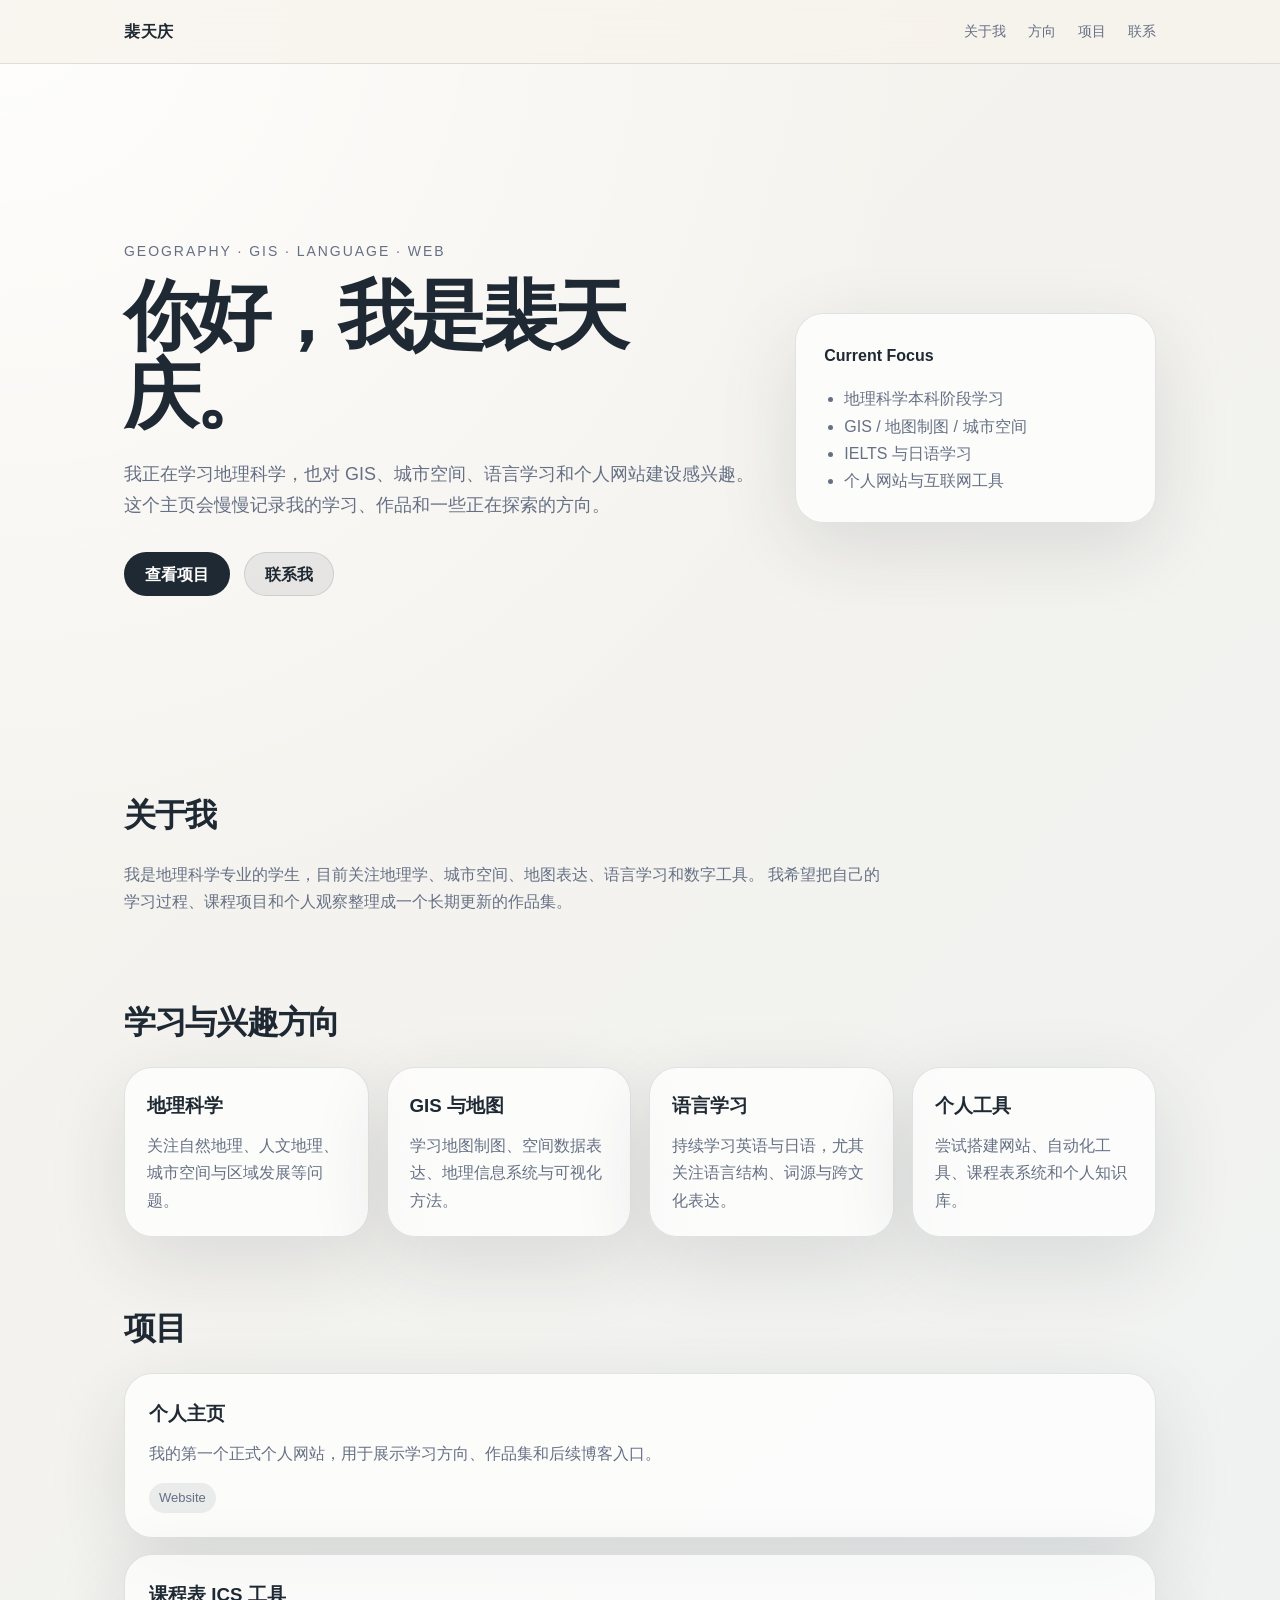
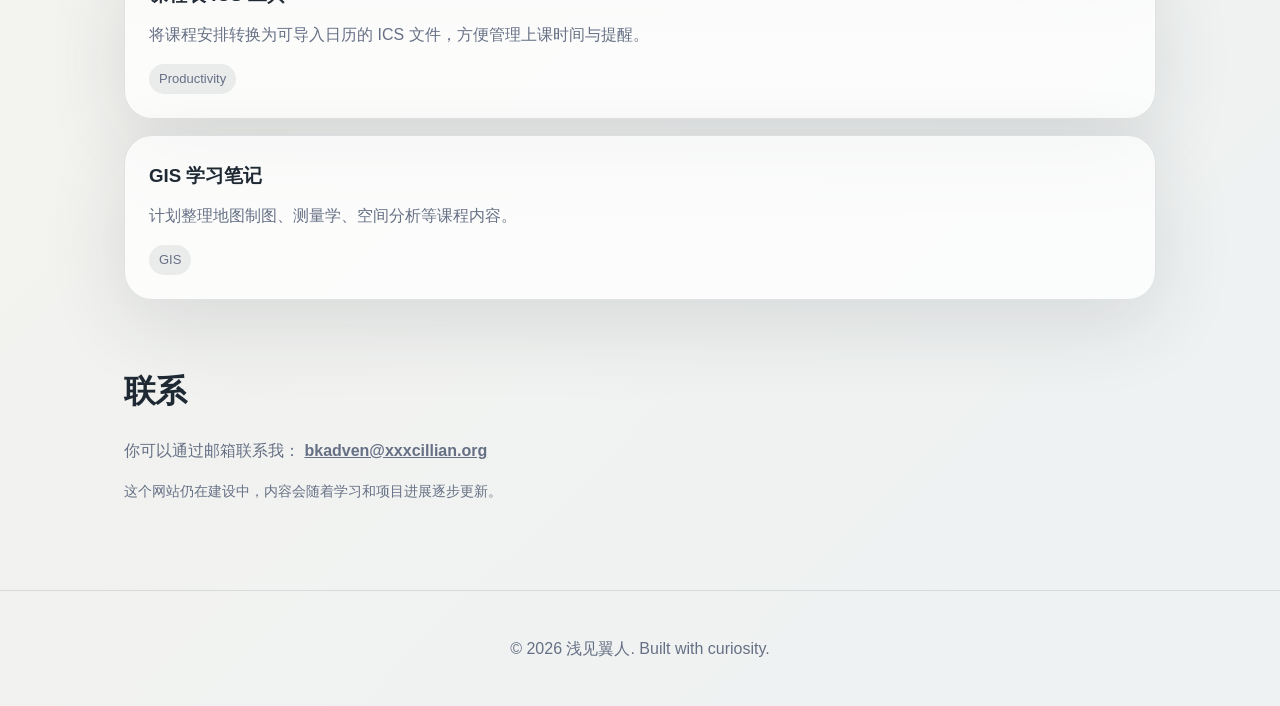
==== index.html @ 1f3b2630 "Add files via upload" ====
<!DOCTYPE html>
<html lang="zh-CN">
<head>
  <meta charset="UTF-8" />
  <meta name="viewport" content="width=device-width, initial-scale=1.0" />

  <title>裴天庆 | Personal Homepage</title>
  <meta name="description" content="裴天庆的个人主页，记录地理科学、GIS、语言学习与个人项目。" />

  <link rel="stylesheet" href="style.css" />
</head>

<body>
  <header class="site-header">
    <nav class="nav">
      <div class="logo">裴天庆</div>
      <div class="nav-links">
        <a href="#about">关于我</a>
        <a href="#interests">方向</a>
        <a href="#projects">项目</a>
        <a href="#contact">联系</a>
      </div>
    </nav>
  </header>

  <main>
    <section class="hero">
      <div class="hero-text">
        <p class="eyebrow">Geography · GIS · Language · Web</p>
        <h1>你好，我是裴天庆。</h1>
        <p class="subtitle">
          我正在学习地理科学，也对 GIS、城市空间、语言学习和个人网站建设感兴趣。
          这个主页会慢慢记录我的学习、作品和一些正在探索的方向。
        </p>

        <div class="hero-actions">
          <a class="button primary" href="#projects">查看项目</a>
          <a class="button secondary" href="#contact">联系我</a>
        </div>
      </div>

      <div class="hero-card">
        <div class="card-title">Current Focus</div>
        <ul>
          <li>地理科学本科阶段学习</li>
          <li>GIS / 地图制图 / 城市空间</li>
          <li>IELTS 与日语学习</li>
          <li>个人网站与互联网工具</li>
        </ul>
      </div>
    </section>

    <section id="about" class="section">
      <h2>关于我</h2>
      <p>
        我是地理科学专业的学生，目前关注地理学、城市空间、地图表达、语言学习和数字工具。
        我希望把自己的学习过程、课程项目和个人观察整理成一个长期更新的作品集。
      </p>
    </section>

    <section id="interests" class="section">
      <h2>学习与兴趣方向</h2>

      <div class="grid">
        <article class="info-card">
          <h3>地理科学</h3>
          <p>关注自然地理、人文地理、城市空间与区域发展等问题。</p>
        </article>

        <article class="info-card">
          <h3>GIS 与地图</h3>
          <p>学习地图制图、空间数据表达、地理信息系统与可视化方法。</p>
        </article>

        <article class="info-card">
          <h3>语言学习</h3>
          <p>持续学习英语与日语，尤其关注语言结构、词源与跨文化表达。</p>
        </article>

        <article class="info-card">
          <h3>个人工具</h3>
          <p>尝试搭建网站、自动化工具、课程表系统和个人知识库。</p>
        </article>
      </div>
    </section>

    <section id="projects" class="section">
      <h2>项目</h2>

      <div class="project-list">
        <article class="project-item">
          <h3>个人主页</h3>
          <p>
            我的第一个正式个人网站，用于展示学习方向、作品集和后续博客入口。
          </p>
          <span class="tag">Website</span>
        </article>

        <article class="project-item">
          <h3>课程表 ICS 工具</h3>
          <p>
            将课程安排转换为可导入日历的 ICS 文件，方便管理上课时间与提醒。
          </p>
          <span class="tag">Productivity</span>
        </article>

        <article class="project-item">
          <h3>GIS 学习笔记</h3>
          <p>
            计划整理地图制图、测量学、空间分析等课程内容。
          </p>
          <span class="tag">GIS</span>
        </article>
      </div>
    </section>

    <section id="contact" class="section contact-section">
      <h2>联系</h2>
      <p>
        你可以通过邮箱联系我：
        <a href="mailto:bkadven@xxxcillian.org">bkadven@xxxcillian.org</a>
      </p>
      <p class="small">
        这个网站仍在建设中，内容会随着学习和项目进展逐步更新。
      </p>
    </section>
  </main>

  <footer class="footer">
    <p>© <span id="year"></span> 浅见翼人. Built with curiosity.</p>
  </footer>

  <script src="script.js"></script>
</body>
</html>
---- style.css ----
:root {
  --bg: #f7f3ec;
  --text: #1f2933;
  --muted: #667085;
  --card: rgba(255, 255, 255, 0.72);
  --border: rgba(31, 41, 51, 0.12);
  --primary: #1f2933;
  --primary-text: #ffffff;
  --secondary: rgba(31, 41, 51, 0.08);
  --shadow: 0 24px 80px rgba(31, 41, 51, 0.12);
}

* {
  box-sizing: border-box;
}

html {
  scroll-behavior: smooth;
}

body {
  margin: 0;
  font-family:
    Inter,
    "Noto Sans SC",
    "Microsoft YaHei",
    "PingFang SC",
    sans-serif;
  background:
    radial-gradient(circle at top left, rgba(255, 255, 255, 0.9), transparent 36%),
    linear-gradient(135deg, #f7f3ec 0%, #eef2f3 100%);
  color: var(--text);
  line-height: 1.7;
}

a {
  color: inherit;
}

.site-header {
  position: sticky;
  top: 0;
  z-index: 10;
  backdrop-filter: blur(18px);
  background: rgba(247, 243, 236, 0.72);
  border-bottom: 1px solid var(--border);
}

.nav {
  max-width: 1080px;
  margin: 0 auto;
  padding: 18px 24px;
  display: flex;
  align-items: center;
  justify-content: space-between;
}

.logo {
  font-weight: 800;
  letter-spacing: 0.04em;
}

.nav-links {
  display: flex;
  gap: 22px;
  font-size: 14px;
}

.nav-links a {
  text-decoration: none;
  color: var(--muted);
}

.nav-links a:hover {
  color: var(--text);
}

main {
  max-width: 1080px;
  margin: 0 auto;
  padding: 48px 24px 72px;
}

.hero {
  min-height: 68vh;
  display: grid;
  grid-template-columns: 1.4fr 0.8fr;
  gap: 40px;
  align-items: center;
}

.eyebrow {
  margin: 0 0 12px;
  color: var(--muted);
  font-size: 14px;
  letter-spacing: 0.14em;
  text-transform: uppercase;
}

h1 {
  margin: 0;
  font-size: clamp(42px, 7vw, 76px);
  line-height: 1.05;
  letter-spacing: -0.06em;
}

.subtitle {
  margin-top: 24px;
  max-width: 680px;
  color: var(--muted);
  font-size: 18px;
}

.hero-actions {
  margin-top: 32px;
  display: flex;
  gap: 14px;
  flex-wrap: wrap;
}

.button {
  display: inline-flex;
  align-items: center;
  justify-content: center;
  min-height: 44px;
  padding: 0 20px;
  border-radius: 999px;
  text-decoration: none;
  font-weight: 700;
  border: 1px solid var(--border);
}

.button.primary {
  background: var(--primary);
  color: var(--primary-text);
}

.button.secondary {
  background: var(--secondary);
}

.hero-card,
.info-card,
.project-item {
  background: var(--card);
  border: 1px solid var(--border);
  border-radius: 28px;
  box-shadow: var(--shadow);
}

.hero-card {
  padding: 28px;
}

.card-title {
  font-weight: 800;
  margin-bottom: 16px;
}

.hero-card ul {
  padding-left: 20px;
  margin: 0;
  color: var(--muted);
}

.section {
  padding: 64px 0 0;
}

.section h2 {
  margin: 0 0 18px;
  font-size: 32px;
  letter-spacing: -0.04em;
}

.section > p {
  max-width: 760px;
  color: var(--muted);
}

.grid {
  display: grid;
  grid-template-columns: repeat(4, 1fr);
  gap: 18px;
}

.info-card {
  padding: 22px;
}

.info-card h3,
.project-item h3 {
  margin: 0 0 10px;
}

.info-card p,
.project-item p {
  color: var(--muted);
  margin: 0;
}

.project-list {
  display: grid;
  gap: 16px;
}

.project-item {
  padding: 24px;
}

.tag {
  display: inline-flex;
  margin-top: 16px;
  padding: 4px 10px;
  border-radius: 999px;
  background: var(--secondary);
  color: var(--muted);
  font-size: 13px;
}

.contact-section a {
  font-weight: 700;
}

.small {
  font-size: 14px;
}

.footer {
  border-top: 1px solid var(--border);
  padding: 28px 24px;
  text-align: center;
  color: var(--muted);
}

@media (max-width: 860px) {
  .hero {
    grid-template-columns: 1fr;
    min-height: auto;
    padding-top: 40px;
  }

  .grid {
    grid-template-columns: 1fr 1fr;
  }

  .nav {
    align-items: flex-start;
    gap: 12px;
  }

  .nav-links {
    flex-wrap: wrap;
    justify-content: flex-end;
  }
}

@media (max-width: 560px) {
  main {
    padding: 32px 18px 56px;
  }

  .nav {
    padding: 14px 18px;
    flex-direction: column;
  }

  .nav-links {
    gap: 14px;
    justify-content: flex-start;
  }

  .grid {
    grid-template-columns: 1fr;
  }

  h1 {
    font-size: 44px;
  }
}
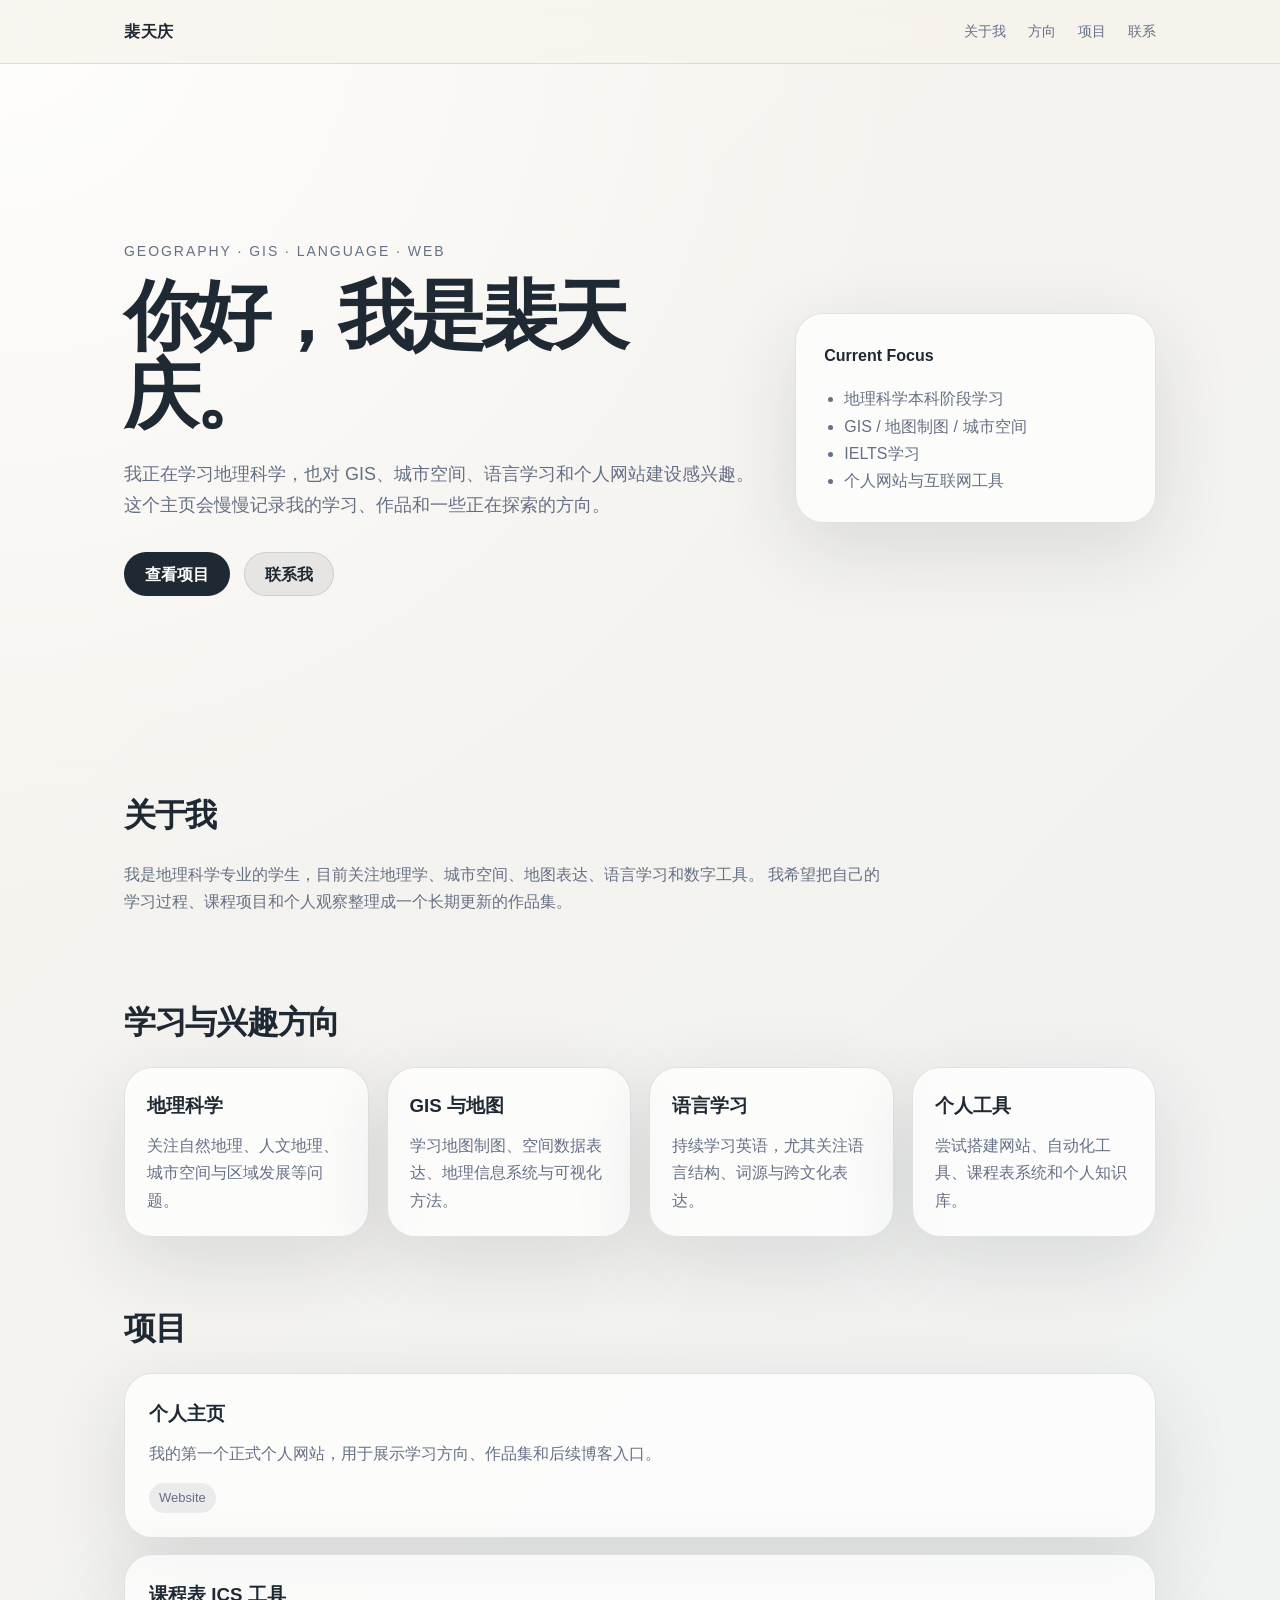
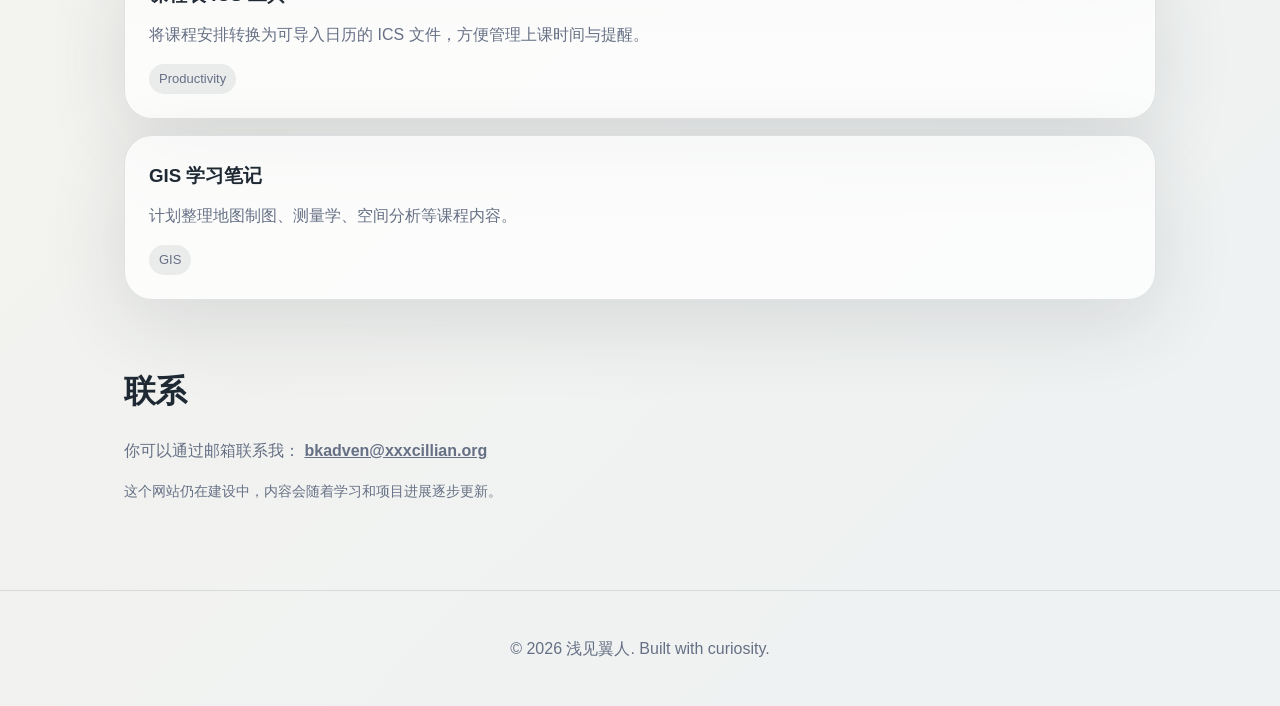
==== commit 06117044: "Update index.html" ====
--- a/index.html
+++ b/index.html
@@ -44,7 +44,7 @@
         <ul>
           <li>地理科学本科阶段学习</li>
           <li>GIS / 地图制图 / 城市空间</li>
-          <li>IELTS 与日语学习</li>
+          <li>IELTS学习</li>
           <li>个人网站与互联网工具</li>
         </ul>
       </div>
@@ -74,7 +74,7 @@
 
         <article class="info-card">
           <h3>语言学习</h3>
-          <p>持续学习英语与日语，尤其关注语言结构、词源与跨文化表达。</p>
+          <p>持续学习英语，尤其关注语言结构、词源与跨文化表达。</p>
         </article>
 
         <article class="info-card">
@@ -132,4 +132,4 @@
 
   <script src="script.js"></script>
 </body>
-</html>+</html>
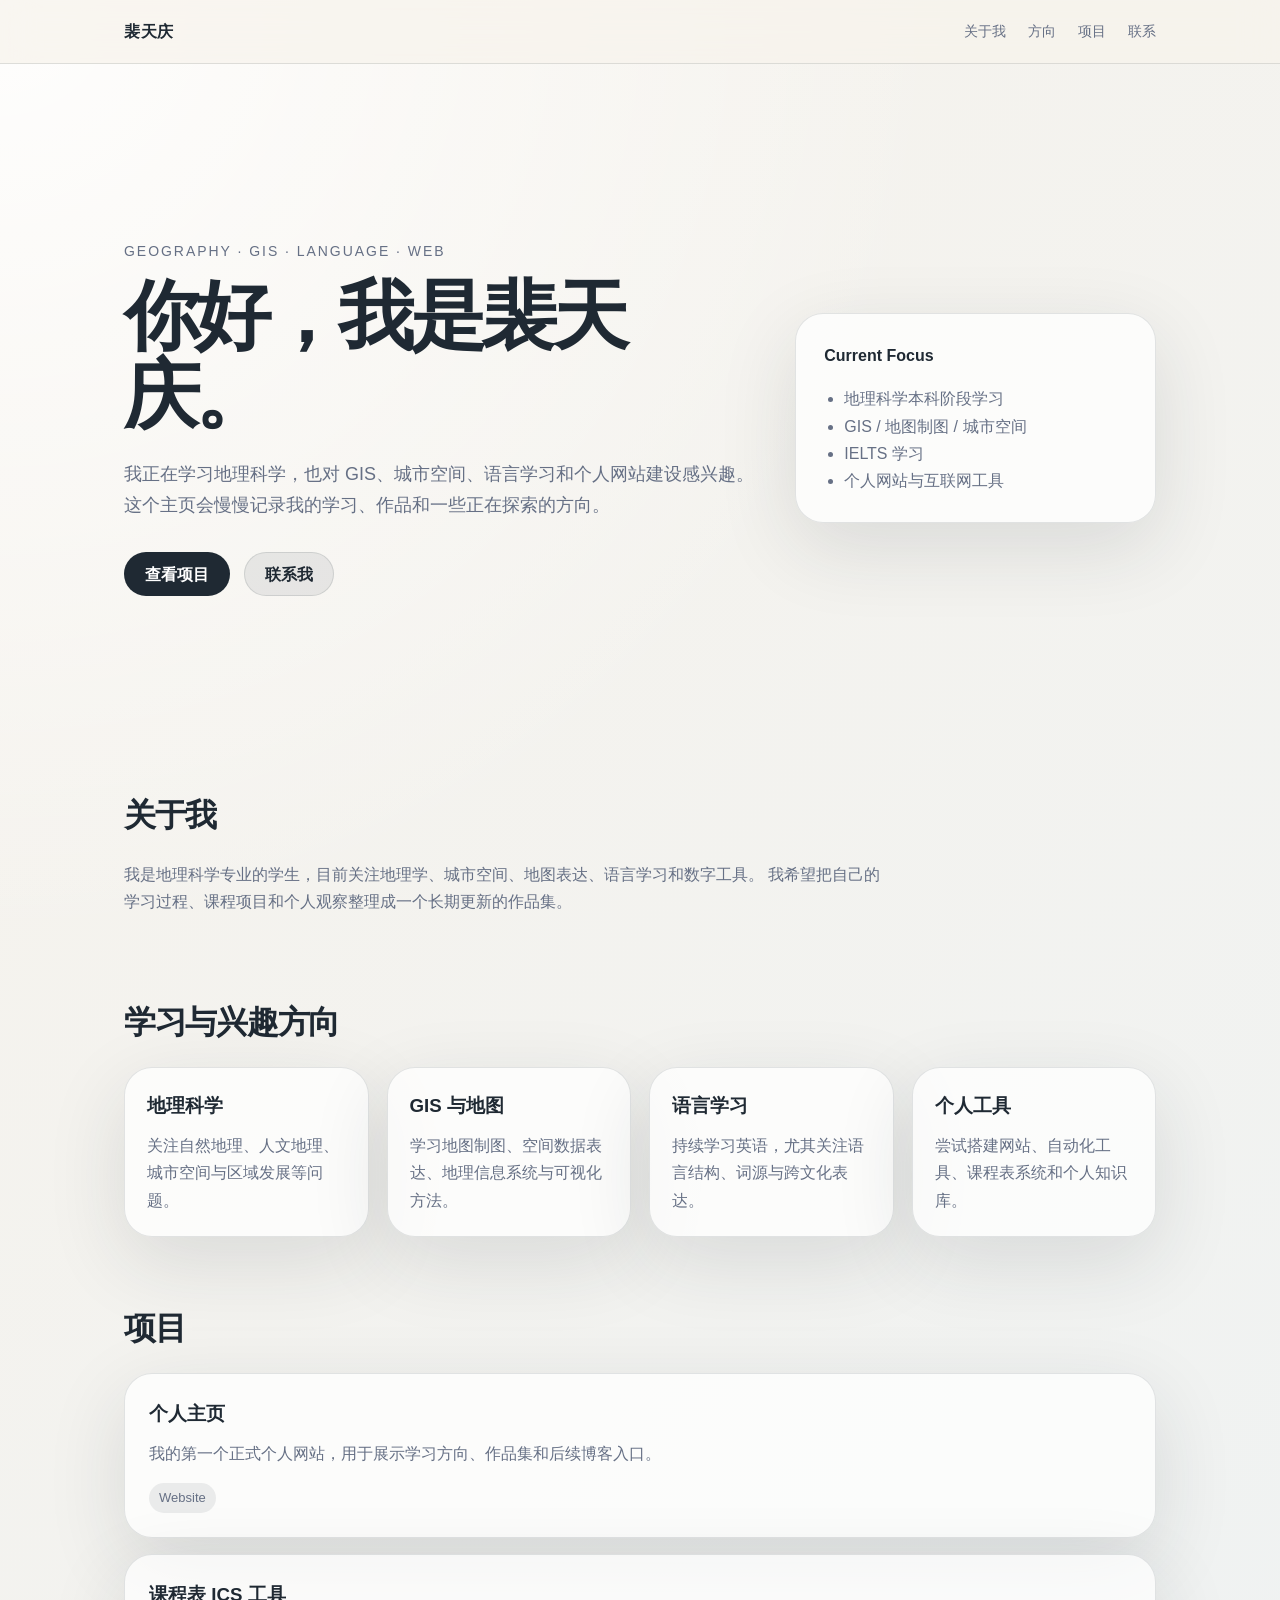
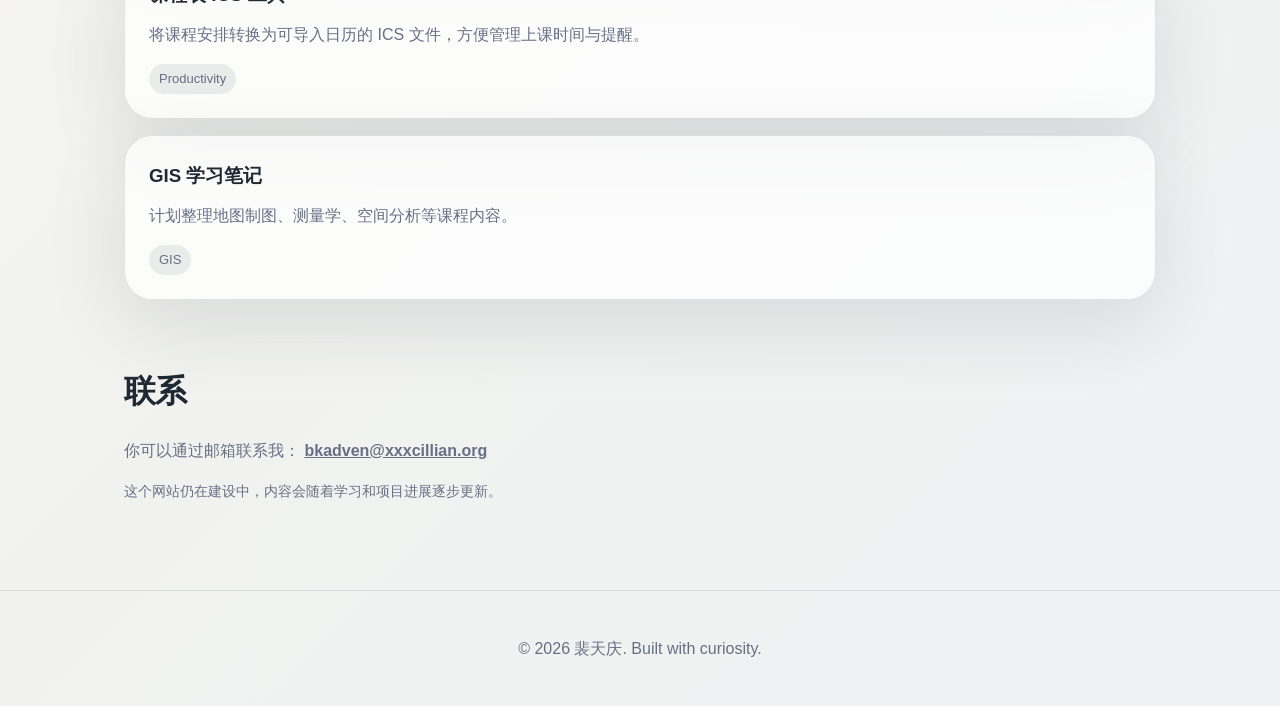
==== commit 777e4973: "Update index.html" ====
--- a/index.html
+++ b/index.html
@@ -44,7 +44,7 @@
         <ul>
           <li>地理科学本科阶段学习</li>
           <li>GIS / 地图制图 / 城市空间</li>
-          <li>IELTS学习</li>
+          <li>IELTS 学习</li>
           <li>个人网站与互联网工具</li>
         </ul>
       </div>
@@ -127,7 +127,7 @@
   </main>
 
   <footer class="footer">
-    <p>© <span id="year"></span> 浅见翼人. Built with curiosity.</p>
+    <p>© <span id="year"></span> 裴天庆. Built with curiosity.</p>
   </footer>
 
   <script src="script.js"></script>
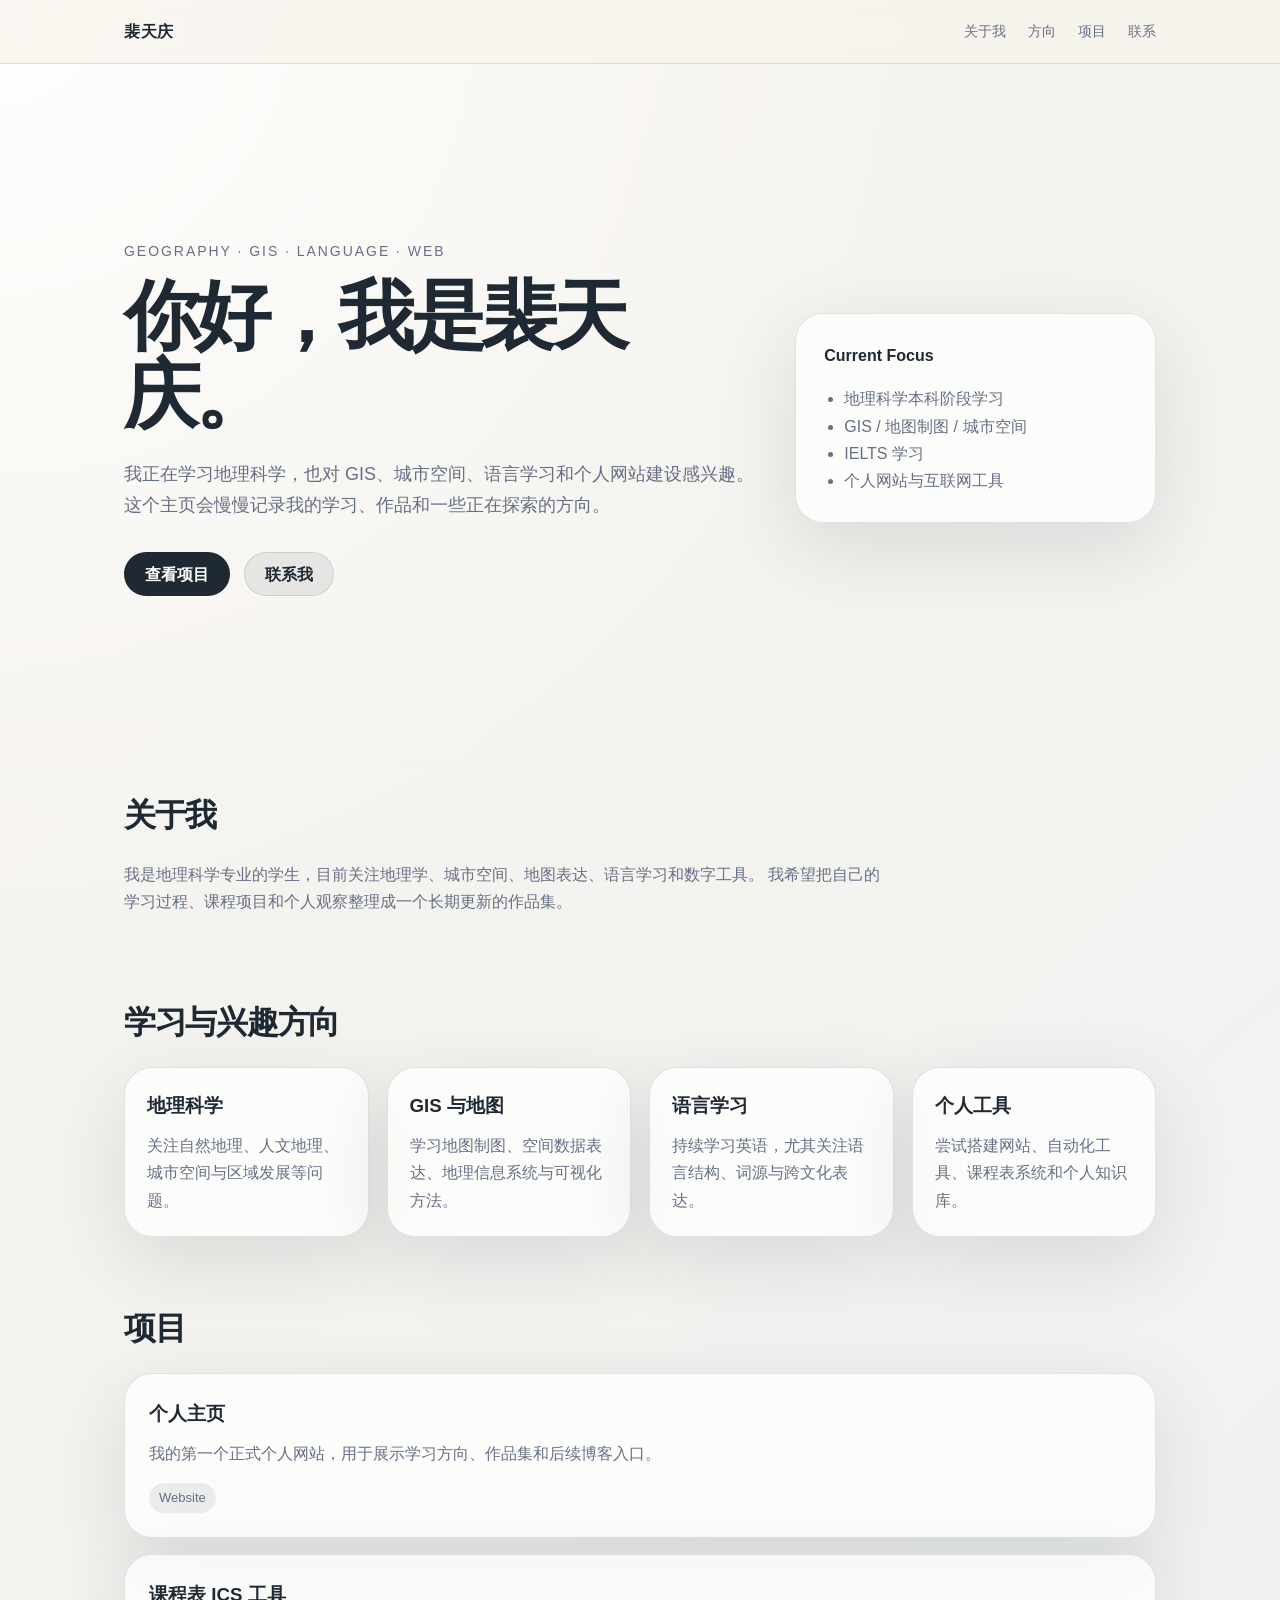
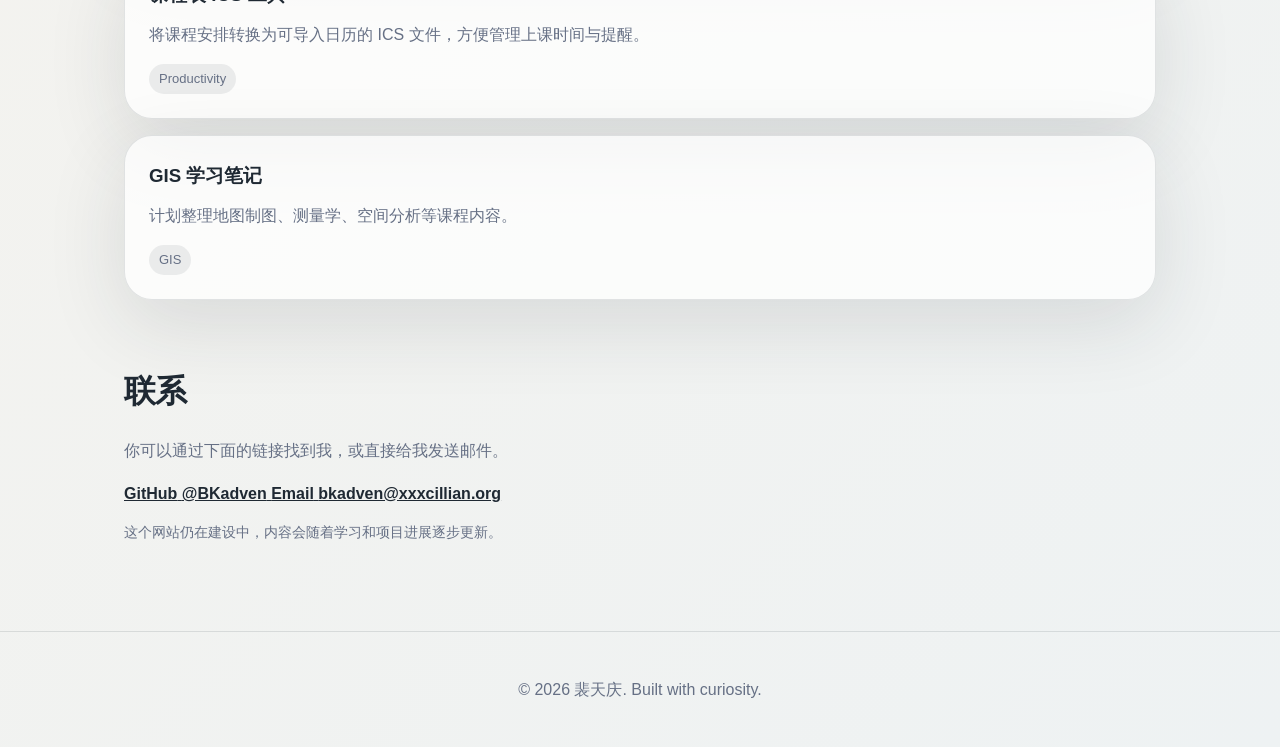
==== commit 2fb5c532: "Add social links to homepage" ====
--- a/index.html
+++ b/index.html
@@ -117,9 +117,18 @@
     <section id="contact" class="section contact-section">
       <h2>联系</h2>
       <p>
-        你可以通过邮箱联系我：
-        <a href="mailto:bkadven@xxxcillian.org">bkadven@xxxcillian.org</a>
+        你可以通过下面的链接找到我，或直接给我发送邮件。
       </p>
+      <div class="social-links" aria-label="社交账号链接">
+        <a class="social-link" href="https://github.com/BKadven" target="_blank" rel="noopener noreferrer">
+          <span class="social-label">GitHub</span>
+          <span class="social-handle">@BKadven</span>
+        </a>
+        <a class="social-link" href="mailto:bkadven@xxxcillian.org">
+          <span class="social-label">Email</span>
+          <span class="social-handle">bkadven@xxxcillian.org</span>
+        </a>
+      </div>
       <p class="small">
         这个网站仍在建设中，内容会随着学习和项目进展逐步更新。
       </p>
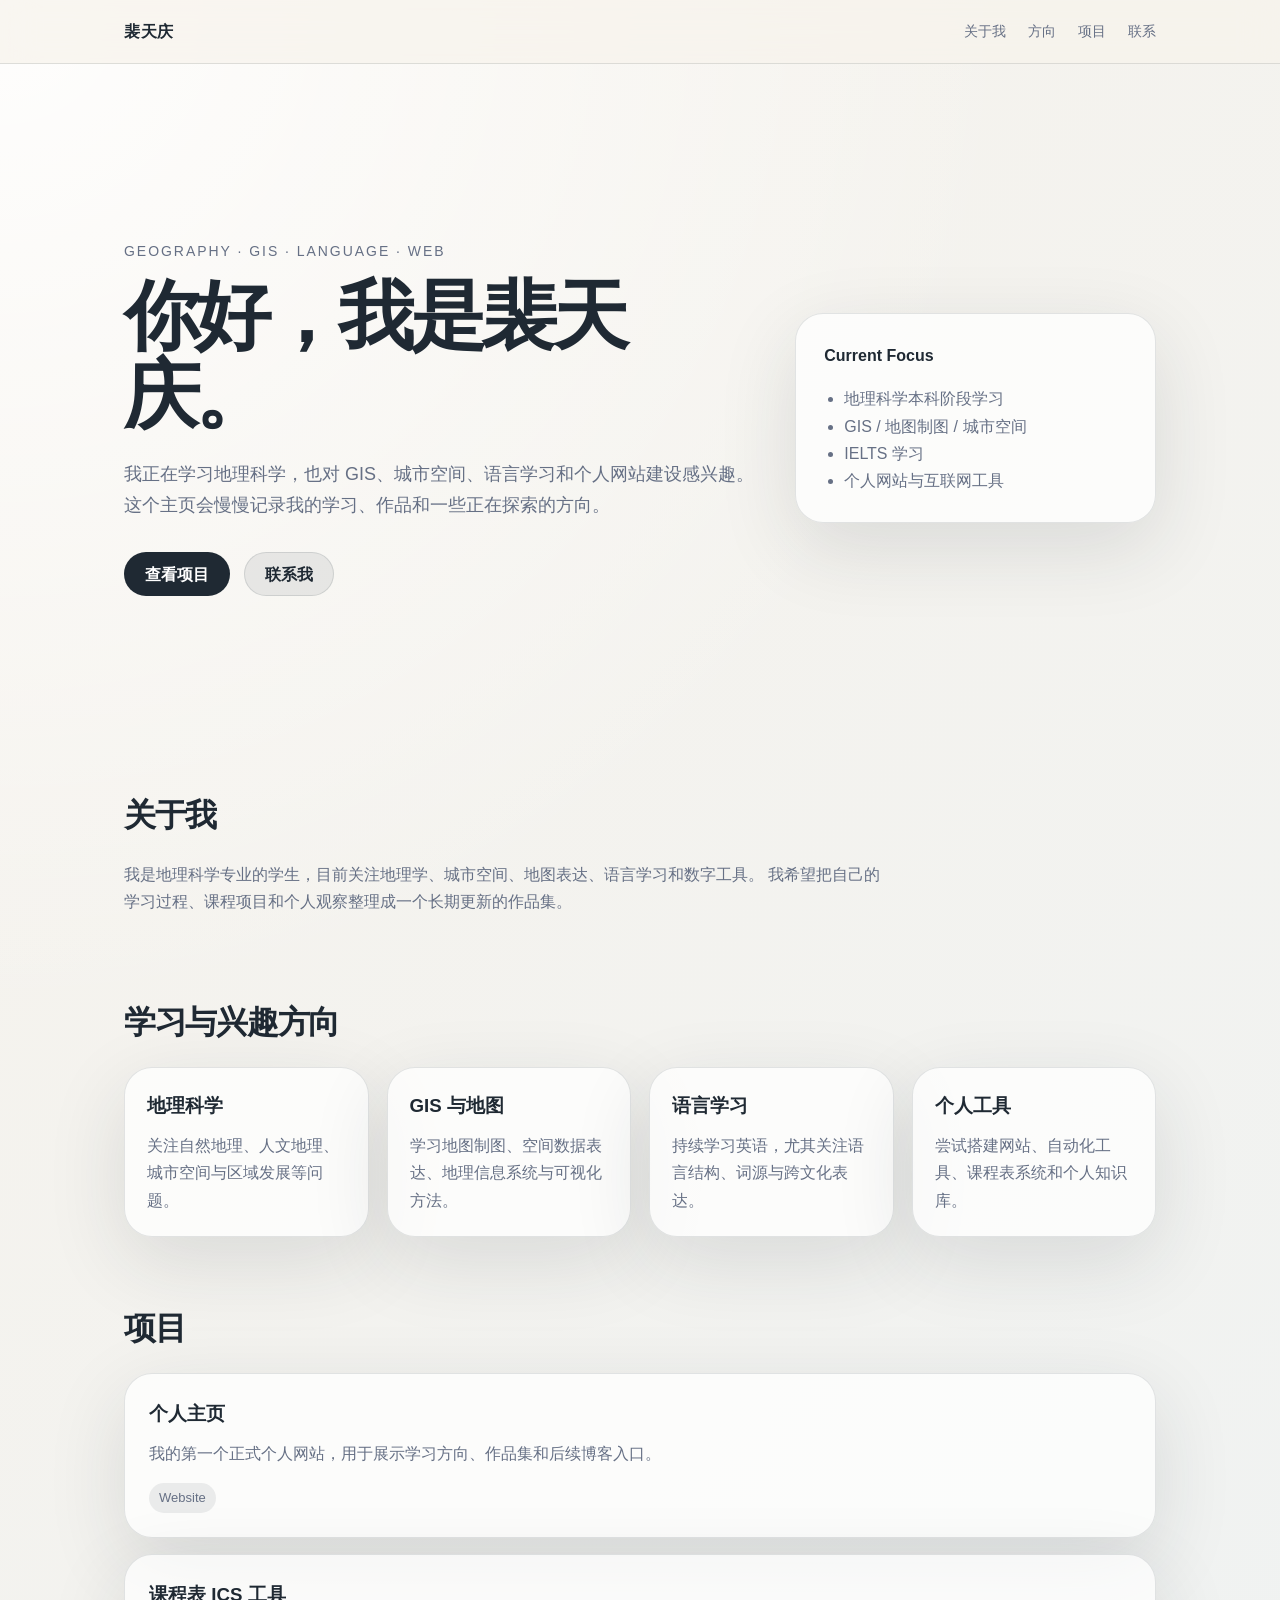
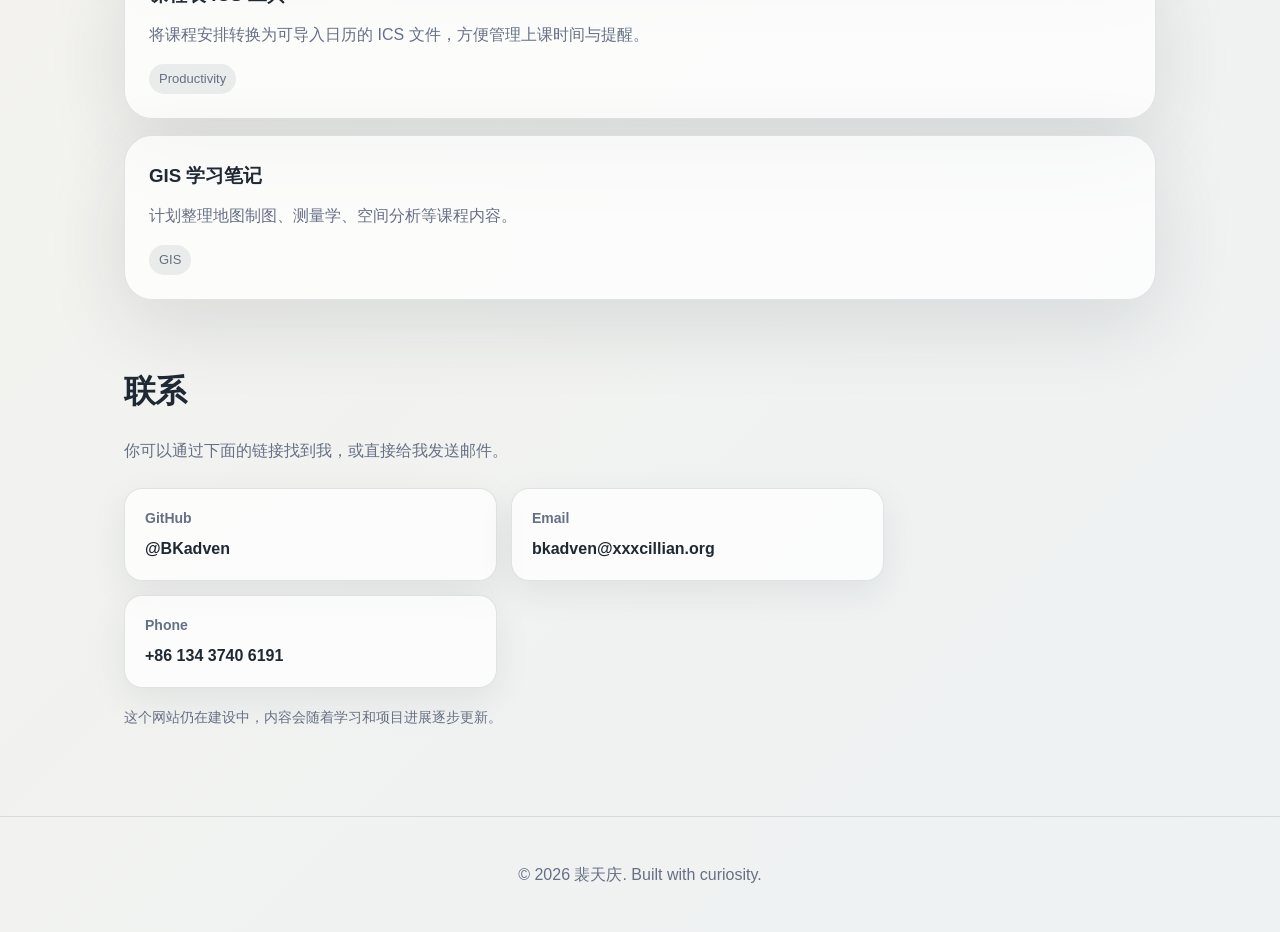
==== commit 5e39d243: "Add phone contact link" ====
--- a/index.html
+++ b/index.html
@@ -128,6 +128,10 @@
           <span class="social-label">Email</span>
           <span class="social-handle">bkadven@xxxcillian.org</span>
         </a>
+        <a class="social-link" href="tel:+8613437406191">
+          <span class="social-label">Phone</span>
+          <span class="social-handle">+86 134 3740 6191</span>
+        </a>
       </div>
       <p class="small">
         这个网站仍在建设中，内容会随着学习和项目进展逐步更新。
--- a/style.css
+++ b/style.css
@@ -222,6 +222,45 @@
   font-weight: 700;
 }
 
+.social-links {
+  display: grid;
+  grid-template-columns: repeat(2, minmax(0, 1fr));
+  gap: 14px;
+  margin: 24px 0 18px;
+  max-width: 760px;
+}
+
+.social-link {
+  display: flex;
+  flex-direction: column;
+  gap: 4px;
+  padding: 18px 20px;
+  border: 1px solid var(--border);
+  border-radius: 18px;
+  background: var(--card);
+  text-decoration: none;
+  box-shadow: 0 12px 36px rgba(31, 41, 51, 0.08);
+  transition:
+    transform 160ms ease,
+    border-color 160ms ease,
+    box-shadow 160ms ease;
+}
+
+.social-link:hover {
+  transform: translateY(-2px);
+  border-color: rgba(31, 41, 51, 0.28);
+  box-shadow: 0 18px 48px rgba(31, 41, 51, 0.12);
+}
+
+.social-label {
+  font-size: 14px;
+  color: var(--muted);
+}
+
+.social-handle {
+  overflow-wrap: anywhere;
+}
+
 .small {
   font-size: 14px;
 }
@@ -270,11 +309,12 @@
     justify-content: flex-start;
   }
 
-  .grid {
+  .grid,
+  .social-links {
     grid-template-columns: 1fr;
   }
 
   h1 {
     font-size: 44px;
   }
-}+}
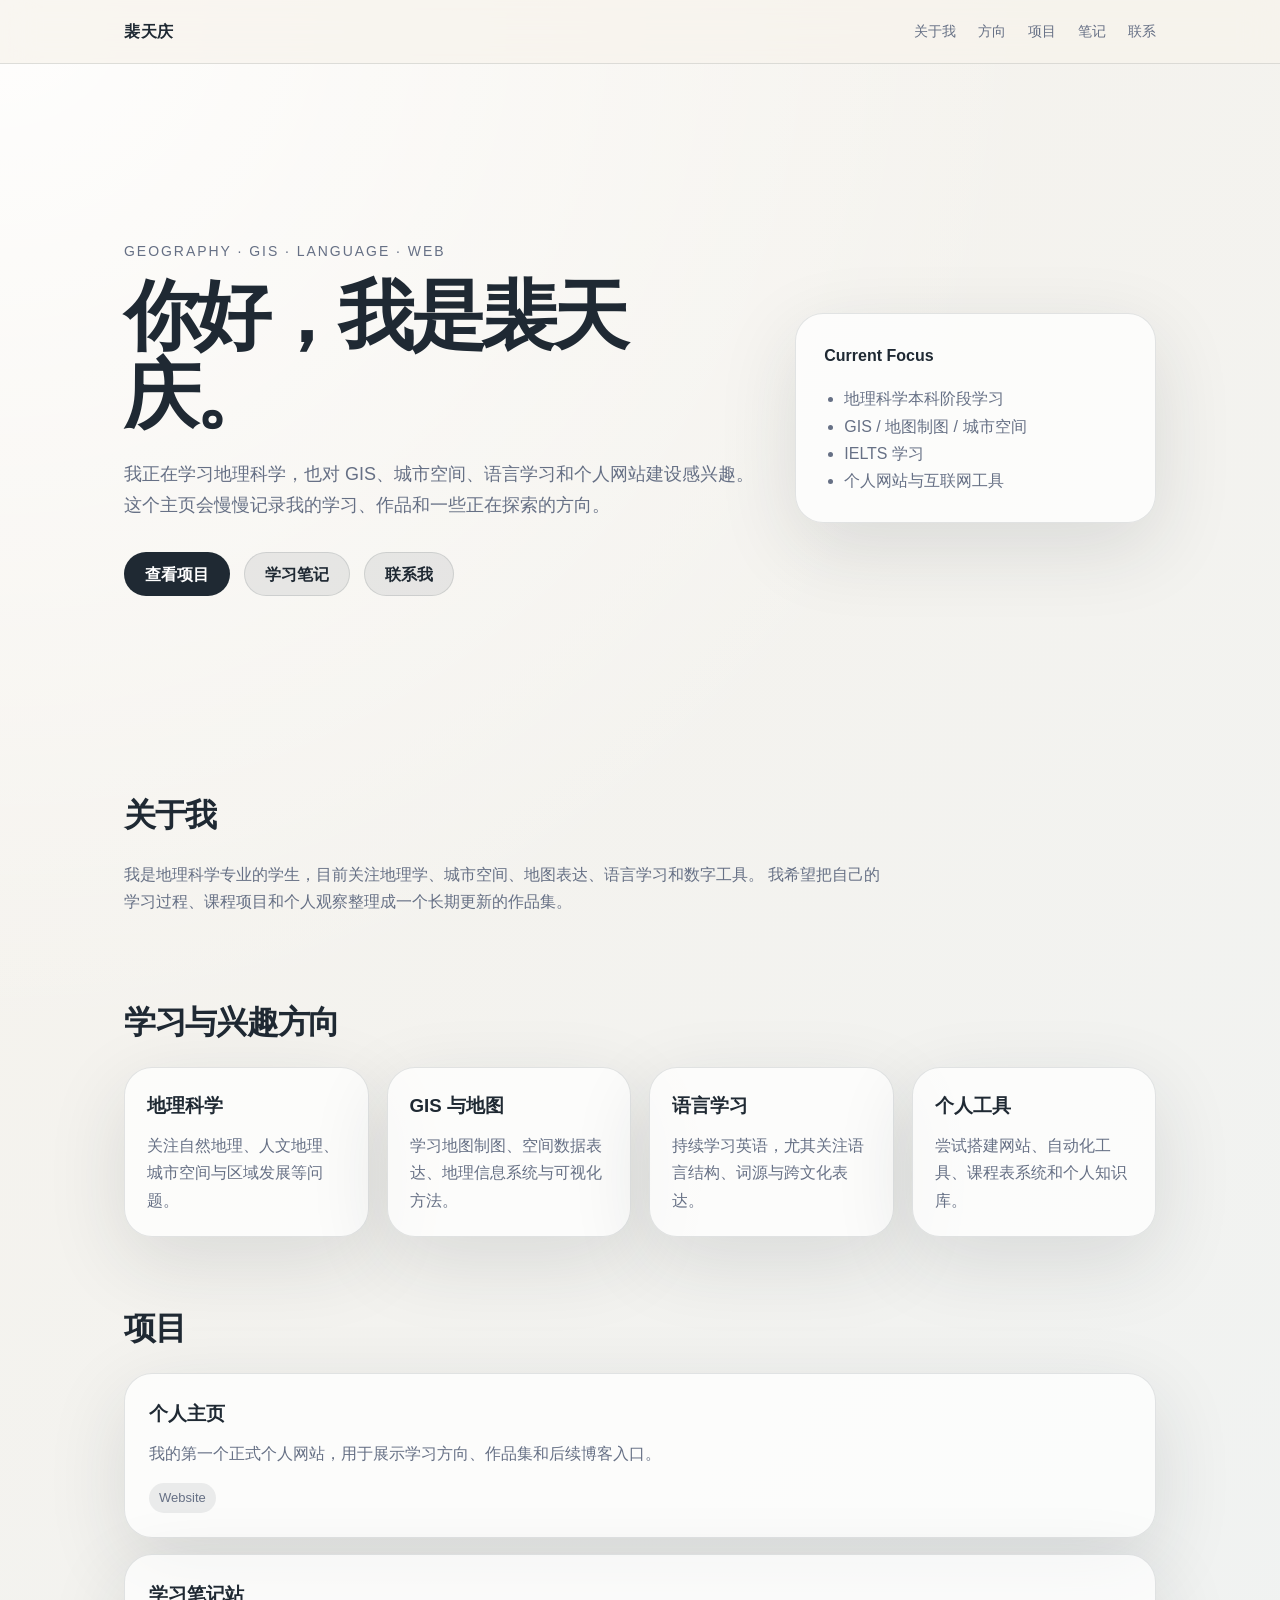
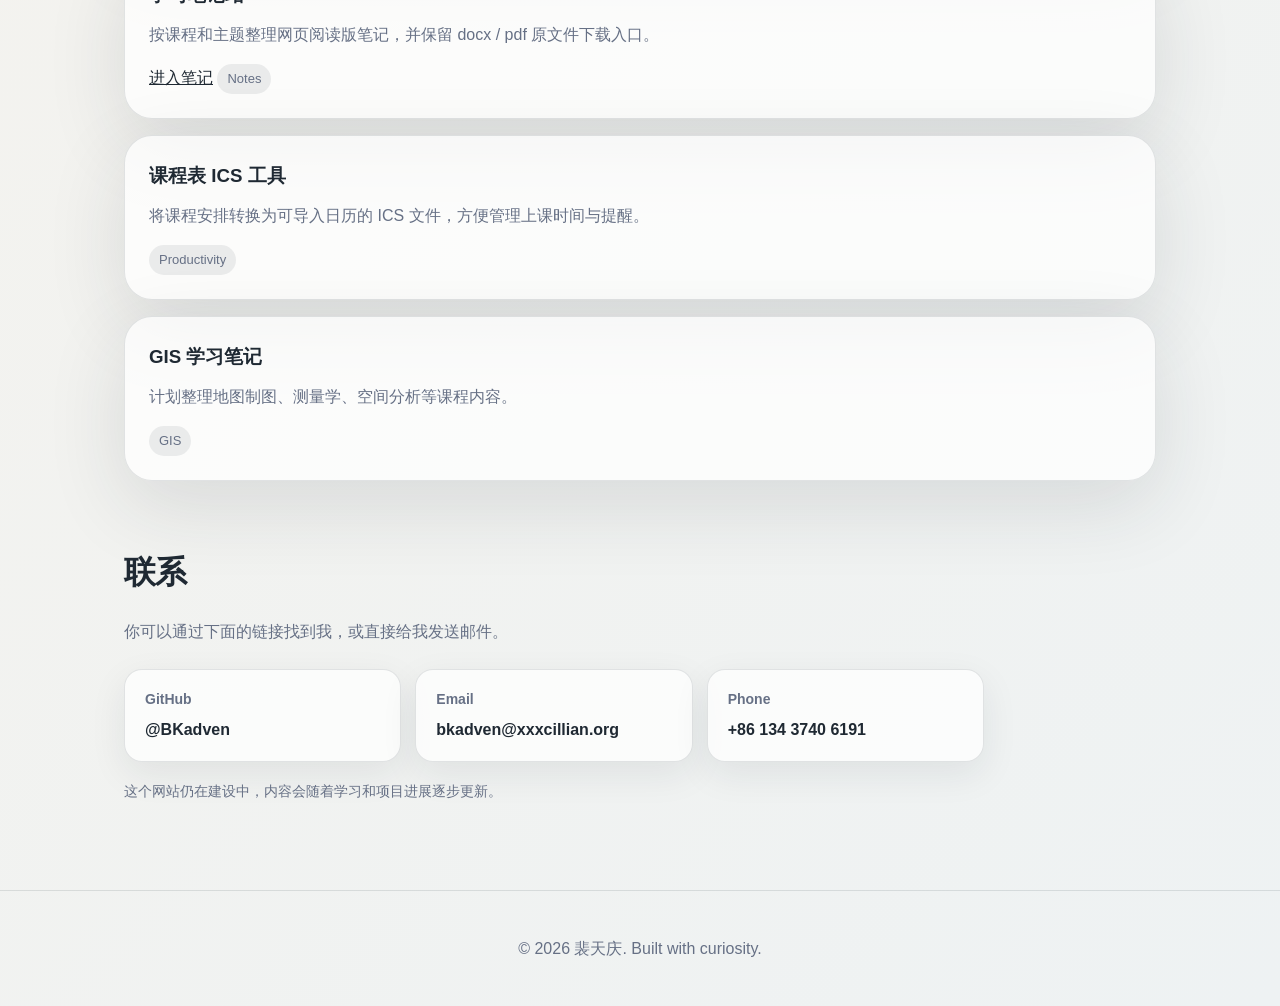
==== commit 1fefd3b3: "Add notes entry to homepage" ====
--- a/index.html
+++ b/index.html
@@ -18,6 +18,7 @@
         <a href="#about">关于我</a>
         <a href="#interests">方向</a>
         <a href="#projects">项目</a>
+        <a href="notes/">笔记</a>
         <a href="#contact">联系</a>
       </div>
     </nav>
@@ -35,6 +36,7 @@
 
         <div class="hero-actions">
           <a class="button primary" href="#projects">查看项目</a>
+          <a class="button secondary" href="notes/">学习笔记</a>
           <a class="button secondary" href="#contact">联系我</a>
         </div>
       </div>
@@ -97,6 +99,15 @@
         </article>
 
         <article class="project-item">
+          <h3>学习笔记站</h3>
+          <p>
+            按课程和主题整理网页阅读版笔记，并保留 docx / pdf 原文件下载入口。
+          </p>
+          <a class="inline-link" href="notes/">进入笔记</a>
+          <span class="tag">Notes</span>
+        </article>
+
+        <article class="project-item">
           <h3>课程表 ICS 工具</h3>
           <p>
             将课程安排转换为可导入日历的 ICS 文件，方便管理上课时间与提醒。
--- a/style.css
+++ b/style.css
@@ -224,10 +224,10 @@
 
 .social-links {
   display: grid;
-  grid-template-columns: repeat(2, minmax(0, 1fr));
+  grid-template-columns: repeat(3, minmax(0, 1fr));
   gap: 14px;
   margin: 24px 0 18px;
-  max-width: 760px;
+  max-width: 860px;
 }
 
 .social-link {
@@ -279,7 +279,8 @@
     padding-top: 40px;
   }
 
-  .grid {
+  .grid,
+  .social-links {
     grid-template-columns: 1fr 1fr;
   }
 
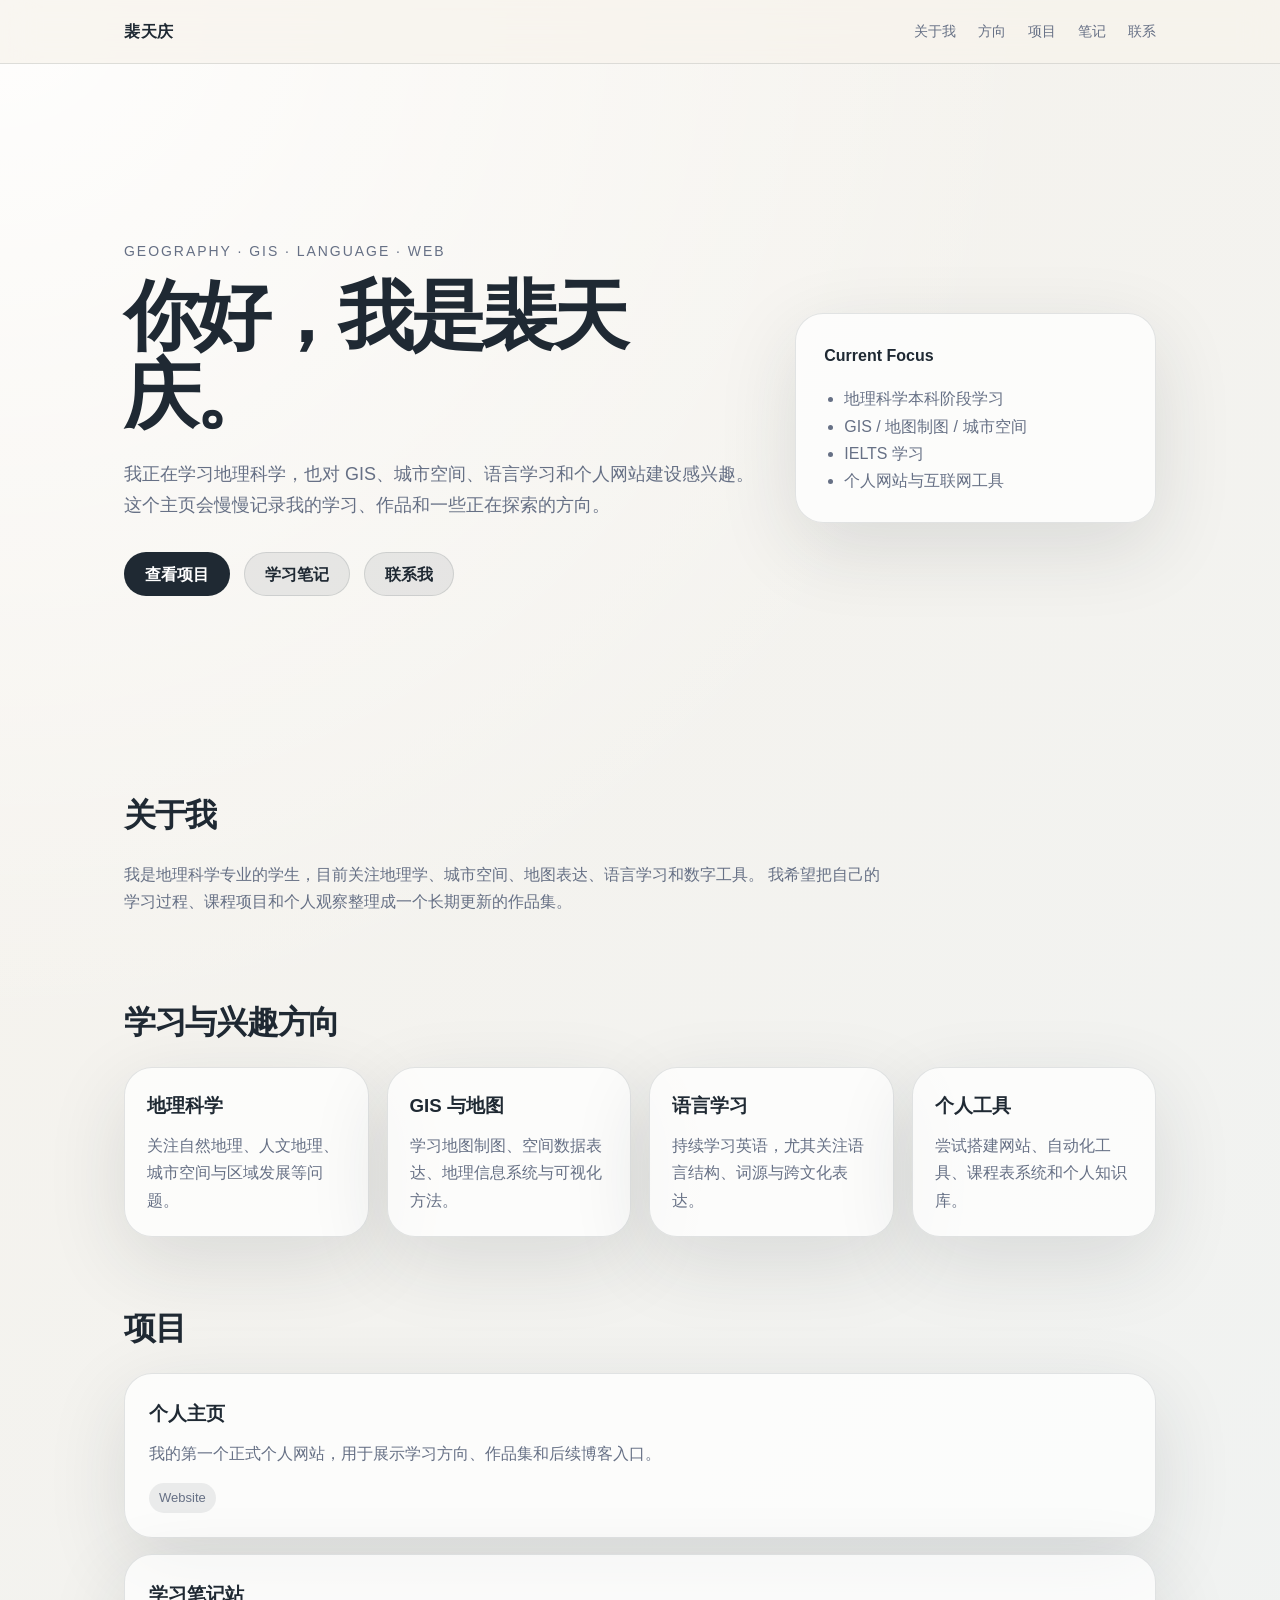
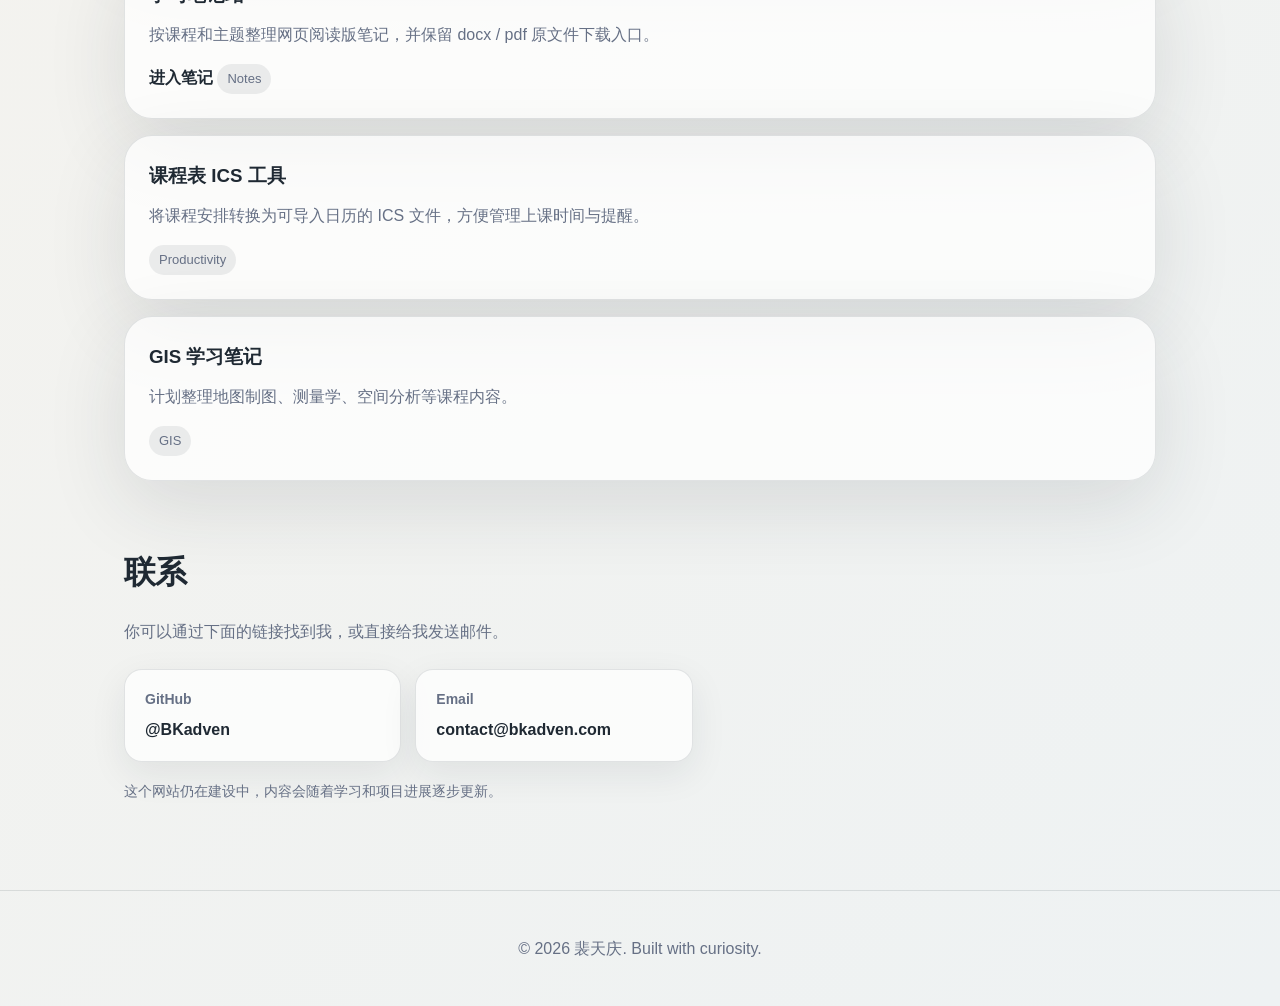
==== commit 17200f21: "Update footer contact information" ====
--- a/index.html
+++ b/index.html
@@ -135,13 +135,9 @@
           <span class="social-label">GitHub</span>
           <span class="social-handle">@BKadven</span>
         </a>
-        <a class="social-link" href="mailto:bkadven@xxxcillian.org">
+        <a class="social-link" href="mailto:contact@bkadven.com">
           <span class="social-label">Email</span>
-          <span class="social-handle">bkadven@xxxcillian.org</span>
-        </a>
-        <a class="social-link" href="tel:+8613437406191">
-          <span class="social-label">Phone</span>
-          <span class="social-handle">+86 134 3740 6191</span>
+          <span class="social-handle">contact@bkadven.com</span>
         </a>
       </div>
       <p class="small">
--- a/style.css
+++ b/style.css
@@ -208,6 +208,17 @@
   padding: 24px;
 }
 
+.inline-link {
+  display: inline-flex;
+  margin-top: 14px;
+  font-weight: 800;
+  text-decoration: none;
+}
+
+.inline-link:hover {
+  text-decoration: underline;
+}
+
 .tag {
   display: inline-flex;
   margin-top: 16px;
@@ -261,6 +272,108 @@
   overflow-wrap: anywhere;
 }
 
+.notes-hero {
+  min-height: auto;
+  padding: 72px 0 24px;
+}
+
+.breadcrumb {
+  display: inline-flex;
+  gap: 8px;
+  margin-bottom: 18px;
+  color: var(--muted);
+  font-size: 14px;
+}
+
+.breadcrumb a {
+  text-decoration: none;
+}
+
+.breadcrumb a:hover {
+  color: var(--text);
+}
+
+.notes-grid {
+  display: grid;
+  grid-template-columns: repeat(2, minmax(0, 1fr));
+  gap: 18px;
+}
+
+.note-card,
+.note-panel {
+  background: var(--card);
+  border: 1px solid var(--border);
+  border-radius: 24px;
+  box-shadow: var(--shadow);
+}
+
+.note-card {
+  display: flex;
+  min-height: 188px;
+  flex-direction: column;
+  justify-content: space-between;
+  padding: 24px;
+  text-decoration: none;
+  transition:
+    transform 160ms ease,
+    border-color 160ms ease,
+    box-shadow 160ms ease;
+}
+
+.note-card:hover {
+  transform: translateY(-2px);
+  border-color: rgba(31, 41, 51, 0.28);
+  box-shadow: 0 18px 48px rgba(31, 41, 51, 0.12);
+}
+
+.note-card h3,
+.note-panel h3 {
+  margin: 0 0 10px;
+}
+
+.note-card p,
+.note-panel p {
+  margin: 0;
+  color: var(--muted);
+}
+
+.subject-meta {
+  display: flex;
+  flex-wrap: wrap;
+  gap: 8px;
+  margin-top: 18px;
+}
+
+.note-layout {
+  display: grid;
+  grid-template-columns: 1.1fr 0.9fr;
+  gap: 18px;
+}
+
+.note-panel {
+  padding: 24px;
+}
+
+.note-slot {
+  margin-top: 16px;
+  padding: 18px;
+  border: 1px dashed var(--border);
+  border-radius: 18px;
+  background: rgba(255, 255, 255, 0.42);
+}
+
+.note-actions {
+  display: flex;
+  flex-wrap: wrap;
+  gap: 12px;
+  margin-top: 18px;
+}
+
+.download-placeholder {
+  color: var(--muted);
+  font-size: 14px;
+}
+
 .small {
   font-size: 14px;
 }
@@ -280,8 +393,14 @@
   }
 
   .grid,
-  .social-links {
+  .social-links,
+  .notes-grid,
+  .note-layout {
     grid-template-columns: 1fr 1fr;
+  }
+
+  .note-layout {
+    grid-template-columns: 1fr;
   }
 
   .nav {
@@ -311,7 +430,9 @@
   }
 
   .grid,
-  .social-links {
+  .social-links,
+  .notes-grid,
+  .note-layout {
     grid-template-columns: 1fr;
   }
 
